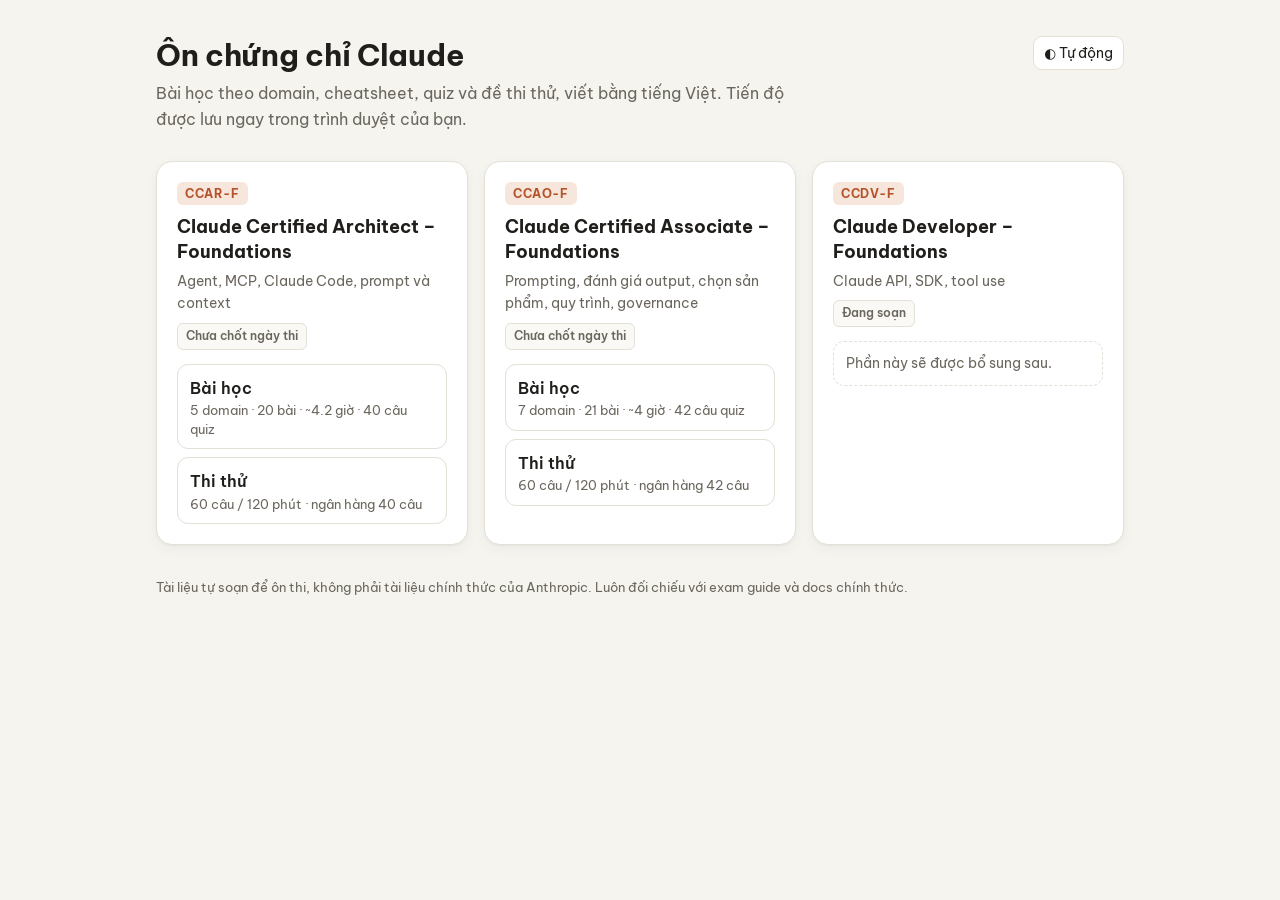
==== index.html @ 5c90e060 "Trang ôn chứng chỉ Claude: CCAR-F và CCAO-F Bài học theo domain, cheatsheet, quiz cuối domain và đề " ====
<!DOCTYPE html>
<html lang="vi">
<head>
<meta charset="utf-8">
<meta name="viewport" content="width=device-width, initial-scale=1">
<title>Ôn chứng chỉ Claude</title>
<meta name="description" content="Bài học, cheatsheet, quiz và đề thi thử cho các chứng chỉ Claude, viết bằng tiếng Việt.">
<link rel="preconnect" href="https://fonts.googleapis.com">
<link rel="preconnect" href="https://fonts.gstatic.com" crossorigin>
<link href="https://fonts.googleapis.com/css2?family=Be+Vietnam+Pro:wght@400;500;600;700&display=swap" rel="stylesheet">
<link rel="stylesheet" href="assets/site.css">
</head>
<body>
<div class="wrap">
  <header class="hero">
    <div style="display:flex;justify-content:space-between;gap:12px;align-items:flex-start">
      <h1>Ôn chứng chỉ Claude</h1>
      <button class="iconbtn" type="button" data-theme-toggle>◐ Tự động</button>
    </div>
    <p>Bài học theo domain, cheatsheet, quiz và đề thi thử, viết bằng tiếng Việt. Tiến độ được lưu ngay trong trình duyệt của bạn.</p>
  </header>

  <div class="grid">
    <section class="card" data-cert="ccar-f">
      <span class="chip">CCAR-F</span>
      <h2>Claude Certified Architect – Foundations</h2>
      <p class="meta">Agent, MCP, Claude Code, prompt và context</p>
      <span class="badge" data-deadline></span>
      <div class="cardprog" hidden><span data-text></span><div class="pbar"><i></i></div></div>
      <ul class="links">
        <li><a href="ccar-f/notes.html"><b>Bài học</b><small data-lessons>Bài theo domain, cheatsheet, quiz</small></a></li>
        <li><a href="ccar-f/exam.html"><b>Thi thử</b><small data-exam>Đề có hẹn giờ, chấm điểm theo domain</small></a></li>
      </ul>
    </section>

    <section class="card" data-cert="ccao-f">
      <span class="chip">CCAO-F</span>
      <h2>Claude Certified Associate – Foundations</h2>
      <p class="meta">Prompting, đánh giá output, chọn sản phẩm, quy trình, governance</p>
      <span class="badge" data-deadline></span>
      <div class="cardprog" hidden><span data-text></span><div class="pbar"><i></i></div></div>
      <ul class="links">
        <li><a href="ccao-f/notes.html"><b>Bài học</b><small data-lessons>Bài theo domain, cheatsheet, quiz</small></a></li>
        <li><a href="ccao-f/exam.html"><b>Thi thử</b><small data-exam>Đề có hẹn giờ, chấm điểm theo domain</small></a></li>
      </ul>
    </section>

    <section class="card">
      <span class="chip">CCDV-F</span>
      <h2>Claude Developer – Foundations</h2>
      <p class="meta">Claude API, SDK, tool use</p>
      <span class="badge mute">Đang soạn</span>
      <p class="soon">Phần này sẽ được bổ sung sau.</p>
    </section>
  </div>

  <footer>Tài liệu tự soạn để ôn thi, không phải tài liệu chính thức của Anthropic. Luôn đối chiếu với exam guide và docs chính thức.</footer>
</div>

<script src="assets/common.js"></script>
<script>
  // Exam dates: "YYYY-MM-DD", or null when not booked yet.
  var EXAM_DATES = { "ccar-f": null, "ccao-f": null };
  var CERTS = {};
</script>
<script src="ccar-f/data.js"></script>
<script>CERTS["ccar-f"] = window.CERT_DATA; window.CERT_DATA = null;</script>
<script src="ccao-f/data.js"></script>
<script>CERTS["ccao-f"] = window.CERT_DATA; window.CERT_DATA = null;</script>
<script>
(function () {
  document.querySelectorAll(".card[data-cert]").forEach(function (card) {
    var key = card.dataset.cert, D = CERTS[key];

    var badge = card.querySelector("[data-deadline]");
    var date = EXAM_DATES[key];
    if (date) {
      var p = date.split("-");
      var days = Math.ceil((new Date(+p[0], +p[1] - 1, +p[2]) - new Date().setHours(0, 0, 0, 0)) / 864e5);
      badge.className = "badge warn";
      badge.textContent = "Ngày thi: " + p[2] + "/" + p[1] + "/" + p[0] + (days >= 0 ? " · còn " + days + " ngày" : "");
    } else {
      badge.className = "badge mute";
      badge.textContent = "Chưa chốt ngày thi";
    }

    if (!D) return;
    var total = 0, q = 0, mins = 0;
    D.domains.forEach(function (d) {
      total += d.lessons.length; q += d.quiz.length;
      d.lessons.forEach(function (l) { mins += l.minutes || 0; });
    });
    card.querySelector("[data-lessons]").textContent =
      D.domains.length + " domain · " + total + " bài · ~" + Math.round(mins / 6) / 10 + " giờ · " + q + " câu quiz";
    card.querySelector("[data-exam]").textContent =
      D.exam.questions + " câu / " + D.exam.minutes + " phút · ngân hàng " + q + " câu";

    var done = CCN.store.get(D.storageKey, {}) || {};
    var n = 0;
    D.domains.forEach(function (d) { d.lessons.forEach(function (l) { if (done[l.id]) n++; }); });
    var hist = CCN.store.get(D.storageKey + "-exam-history", []) || [];
    var best = hist.reduce(function (m, h) { return Math.max(m, Math.round(h.right / h.n * 100)); }, -1);
    if (n || best >= 0) {
      var cp = card.querySelector(".cardprog");
      cp.hidden = false;
      cp.querySelector("[data-text]").textContent = "Đã học " + n + "/" + total + " bài" + (best >= 0 ? " · thi thử cao nhất " + best + "%" : "");
      cp.querySelector("i").style.width = (n / total * 100) + "%";
    }
  });
})();
</script>
</body>
</html>
---- assets/site.css ----
:root{
  --bg:#F5F4EF; --surface:#FFFFFF; --surface-2:#FAF9F5; --ink:#1F1E1B; --muted:#6B675E; --line:#E3E0D6;
  --accent:#B4532A; --accent-ink:#FFFFFF; --accent-soft:#F6E6DC;
  --ok:#2E7D4F; --ok-soft:#E1F1E7; --bad:#B3261E; --bad-soft:#F9E3E1; --warn:#8A5A00; --warn-soft:#FBF0D9;
  --info:#2F5DA8; --info-soft:#E3EBF8;
  --radius:12px; --shadow:0 1px 2px rgba(0,0,0,.04),0 4px 14px rgba(0,0,0,.04);
  --mono:ui-monospace,SFMono-Regular,Menlo,Consolas,monospace;
  color-scheme:light;
}
@media (prefers-color-scheme:dark){
  :root:not([data-theme="light"]){
    --bg:#161513; --surface:#1F1E1B; --surface-2:#252420; --ink:#ECEAE3; --muted:#A29D91; --line:#35332E;
    --accent:#E58A5E; --accent-ink:#1A1410; --accent-soft:#3A271D;
    --ok:#5CC488; --ok-soft:#183325; --bad:#F08A80; --bad-soft:#3A1E1B; --warn:#E8B85A; --warn-soft:#3A2E14;
    --info:#8DB0EE; --info-soft:#1D2A42;
    --shadow:none; color-scheme:dark;
  }
}
:root[data-theme="dark"]{
  --bg:#161513; --surface:#1F1E1B; --surface-2:#252420; --ink:#ECEAE3; --muted:#A29D91; --line:#35332E;
  --accent:#E58A5E; --accent-ink:#1A1410; --accent-soft:#3A271D;
  --ok:#5CC488; --ok-soft:#183325; --bad:#F08A80; --bad-soft:#3A1E1B; --warn:#E8B85A; --warn-soft:#3A2E14;
  --info:#8DB0EE; --info-soft:#1D2A42;
  --shadow:none; color-scheme:dark;
}

*,*::before,*::after{box-sizing:border-box}
html{scroll-behavior:smooth;scroll-padding-top:72px}
body{margin:0;background:var(--bg);color:var(--ink);font:16px/1.65 "Be Vietnam Pro",system-ui,-apple-system,"Segoe UI",Roboto,sans-serif;-webkit-font-smoothing:antialiased}
a{color:var(--accent)}
code{font-family:var(--mono);font-size:.88em;background:var(--surface-2);border:1px solid var(--line);border-radius:5px;padding:1px 5px}
pre{font-family:var(--mono);font-size:.84rem;line-height:1.55;background:var(--surface-2);border:1px solid var(--line);border-radius:10px;padding:12px 14px;overflow-x:auto}
pre code{background:none;border:0;padding:0;font-size:inherit}
table{border-collapse:collapse;width:100%;font-size:.92rem;margin:10px 0}
th,td{border:1px solid var(--line);padding:7px 10px;text-align:left;vertical-align:top}
th{background:var(--surface-2);font-weight:600}
.tablewrap{overflow-x:auto}
blockquote{margin:12px 0;padding:4px 14px;border-left:3px solid var(--line);color:var(--muted)}
button{font:inherit;color:inherit;cursor:pointer}
:focus-visible{outline:2px solid var(--accent);outline-offset:2px}

/* ---- top bar ---- */
.topbar{position:sticky;top:0;z-index:20;background:color-mix(in srgb,var(--bg) 88%,transparent);backdrop-filter:blur(8px);border-bottom:1px solid var(--line)}
.topbar .in{max-width:1180px;margin:0 auto;padding:10px 16px;display:flex;align-items:center;gap:12px}
.topbar a.home{text-decoration:none;color:var(--muted);font-size:.9rem;white-space:nowrap}
.topbar .t{font-weight:700;flex:1;min-width:0;white-space:nowrap;overflow:hidden;text-overflow:ellipsis}
.pbar{height:6px;border-radius:99px;background:var(--line);overflow:hidden;min-width:60px}
.pbar i{display:block;height:100%;width:0;background:var(--ok);transition:width .3s}
.topbar .prog{display:flex;align-items:center;gap:8px;font-size:.82rem;color:var(--muted);white-space:nowrap}
.topbar .prog .pbar{width:110px}
.iconbtn{border:1px solid var(--line);background:var(--surface);border-radius:9px;padding:5px 10px;font-size:.85rem}
.iconbtn:hover{border-color:var(--accent)}

/* ---- index ---- */
.wrap{max-width:1000px;margin:0 auto;padding:36px 16px 56px}
.hero h1{font-size:1.9rem;line-height:1.25;margin:0 0 6px;letter-spacing:-.01em}
.hero p{margin:0;color:var(--muted);max-width:640px}
.grid{display:grid;grid-template-columns:repeat(auto-fit,minmax(290px,1fr));gap:16px;margin-top:28px}
.card{background:var(--surface);border:1px solid var(--line);border-radius:16px;padding:20px;display:flex;flex-direction:column;box-shadow:var(--shadow)}
.chip{display:inline-block;align-self:flex-start;font-size:.74rem;font-weight:700;letter-spacing:.05em;color:var(--accent);background:var(--accent-soft);border-radius:6px;padding:2px 8px}
.card h2{font-size:1.12rem;line-height:1.35;margin:10px 0 6px}
.card .meta{font-size:.86rem;color:var(--muted);margin:0}
.badge{display:inline-block;align-self:flex-start;font-size:.78rem;font-weight:600;border-radius:6px;padding:2px 8px;margin-top:8px}
.badge.warn{color:var(--warn);background:var(--warn-soft)}
.badge.ok{color:var(--ok);background:var(--ok-soft)}
.badge.mute{color:var(--muted);background:var(--surface-2);border:1px solid var(--line)}
.cardprog{margin-top:14px;font-size:.82rem;color:var(--muted)}
.cardprog .pbar{margin-top:5px}
.links{list-style:none;padding:0;margin:14px 0 0;display:flex;flex-direction:column;gap:8px}
.links a{display:block;text-decoration:none;color:var(--ink);border:1px solid var(--line);border-radius:11px;padding:10px 12px;background:var(--surface)}
.links a:hover,.links a:focus-visible{border-color:var(--accent);background:var(--accent-soft);outline:none}
.links b{display:block;font-weight:600}
.links small{display:block;color:var(--muted);font-size:.8rem;line-height:1.45}
.soon{margin-top:14px;font-size:.86rem;color:var(--muted);border:1px dashed var(--line);border-radius:11px;padding:10px 12px}
footer{margin-top:32px;font-size:.8rem;color:var(--muted)}

/* ---- notes layout ---- */
.layout{max-width:1180px;margin:0 auto;padding:0 16px;display:grid;grid-template-columns:270px minmax(0,1fr);gap:28px}
.side{position:sticky;top:58px;align-self:start;max-height:calc(100vh - 58px);overflow-y:auto;padding:18px 0 32px}
.side input{width:100%;font:inherit;font-size:.9rem;padding:8px 10px;border:1px solid var(--line);border-radius:9px;background:var(--surface);color:var(--ink)}
.toc{list-style:none;margin:12px 0 0;padding:0;font-size:.88rem}
.toc>li{margin-bottom:10px}
.toc .dn{display:flex;justify-content:space-between;gap:6px;font-weight:600;text-decoration:none;color:var(--ink);padding:3px 6px;border-radius:6px}
.toc .dn span{color:var(--muted);font-weight:500;font-size:.78rem;white-space:nowrap}
.toc ul{list-style:none;margin:2px 0 0;padding:0}
.toc ul a{display:flex;gap:7px;align-items:flex-start;text-decoration:none;color:var(--muted);padding:3px 6px;border-radius:6px;line-height:1.4}
.toc ul a:hover,.toc .dn:hover{background:var(--surface-2);color:var(--ink)}
.toc ul a.done{color:var(--ok)}
.toc ul a .m{flex:none;width:14px;height:14px;margin-top:2px;border:1.5px solid currentColor;border-radius:4px;display:grid;place-items:center;font-size:10px;line-height:1}
.toc ul a.done .m{background:var(--ok);border-color:var(--ok);color:var(--accent-ink)}
.toc ul a.done .m::after{content:"✓"}
.toc .extra a{font-style:italic}
.main{padding:24px 0 80px;min-width:0}
.sidetoggle{display:none}

.intro{background:var(--surface);border:1px solid var(--line);border-radius:var(--radius);padding:18px 20px;box-shadow:var(--shadow)}
.intro h1{font-size:1.6rem;line-height:1.3;margin:0 0 8px}
.domain{margin-top:44px}
.dhead{border-bottom:2px solid var(--ink);padding-bottom:10px;margin-bottom:14px}
.dhead h2{margin:0;font-size:1.4rem;line-height:1.3}
.dhead .sub{display:flex;flex-wrap:wrap;align-items:center;gap:10px;margin-top:6px;font-size:.86rem;color:var(--muted)}
.dhead .sub .pbar{width:120px}
.dintro{color:var(--ink)}
.lesson{background:var(--surface);border:1px solid var(--line);border-radius:var(--radius);margin-top:16px;box-shadow:var(--shadow)}
.lesson>summary{list-style:none;cursor:pointer;padding:14px 18px;display:flex;align-items:center;gap:12px}
.lesson>summary::-webkit-details-marker{display:none}
.lesson>summary h3{margin:0;font-size:1.06rem;line-height:1.4;flex:1}
.lesson>summary .ts{font-size:.78rem;font-weight:700;color:var(--accent);background:var(--accent-soft);border-radius:6px;padding:1px 7px;white-space:nowrap}
.lesson>summary .min{font-size:.8rem;color:var(--muted);white-space:nowrap}
.lesson>summary .chev{color:var(--muted);transition:transform .2s}
.lesson[open]>summary .chev{transform:rotate(90deg)}
.lesson.done>summary h3::after{content:" ✓";color:var(--ok)}
.lbody{padding:0 18px 18px;border-top:1px solid var(--line)}
.lbody h4{margin:20px 0 6px;font-size:1rem}
.keys{background:var(--ok-soft);border-radius:10px;padding:12px 16px;margin-top:18px}
.keys b{display:block;margin-bottom:4px;color:var(--ok)}
.keys ul{margin:0;padding-left:20px}
.tip,.warn{border-radius:10px;padding:10px 14px;margin:14px 0}
.tip{background:var(--info-soft);border-left:3px solid var(--info)}
.tip::before{content:"Mẹo thi · ";font-weight:700;color:var(--info)}
.warn{background:var(--warn-soft);border-left:3px solid var(--warn)}
.warn::before{content:"Bẫy · ";font-weight:700;color:var(--warn)}
.srcs{font-size:.84rem;color:var(--muted);margin-top:14px}
.srcs a{word-break:break-word}
.lfoot{display:flex;justify-content:flex-end;margin-top:16px}
.donebtn{border:1px solid var(--line);background:var(--surface-2);border-radius:9px;padding:7px 14px;font-weight:600;font-size:.9rem}
.donebtn[aria-pressed="true"]{background:var(--ok);border-color:var(--ok);color:var(--accent-ink)}

.box{background:var(--surface);border:1px solid var(--line);border-radius:var(--radius);padding:16px 18px;margin-top:16px;box-shadow:var(--shadow)}
.box h3{margin:0 0 10px;font-size:1.05rem}

/* ---- quiz ---- */
.q{border-top:1px solid var(--line);padding:16px 0 4px}
.q:first-of-type{border-top:0;padding-top:4px}
.q .qt{font-weight:600;margin:0 0 10px}
.q .qt .n{color:var(--muted);font-weight:500;margin-right:6px}
.opts{display:flex;flex-direction:column;gap:7px}
.opt{display:flex;gap:10px;align-items:flex-start;text-align:left;border:1px solid var(--line);background:var(--surface);border-radius:10px;padding:9px 12px;line-height:1.5;width:100%}
.opt:hover:not(:disabled){border-color:var(--accent)}
.opt .l{flex:none;width:24px;height:24px;border-radius:50%;border:1px solid var(--line);display:grid;place-items:center;font-size:.8rem;font-weight:700;color:var(--muted)}
.opt.sel{border-color:var(--accent);background:var(--accent-soft)}
.opt.sel .l{background:var(--accent);border-color:var(--accent);color:var(--accent-ink)}
.opt.right{border-color:var(--ok);background:var(--ok-soft)}
.opt.right .l{background:var(--ok);border-color:var(--ok);color:var(--accent-ink)}
.opt.wrong{border-color:var(--bad);background:var(--bad-soft)}
.opt.wrong .l{background:var(--bad);border-color:var(--bad);color:var(--accent-ink)}
.opt:disabled{cursor:default}
.qact{display:flex;gap:8px;align-items:center;margin-top:10px;flex-wrap:wrap}
.btn{border:1px solid var(--accent);background:var(--accent);color:var(--accent-ink);border-radius:9px;padding:7px 14px;font-weight:600;font-size:.9rem}
.btn:disabled{opacity:.45;cursor:default}
.btn.ghost{background:transparent;color:var(--accent)}
.verdict{font-weight:700;font-size:.9rem}
.verdict.ok{color:var(--ok)} .verdict.bad{color:var(--bad)}
.explain{margin-top:10px;background:var(--surface-2);border:1px solid var(--line);border-radius:10px;padding:10px 14px;font-size:.93rem}
.hint{font-size:.82rem;color:var(--muted)}

/* ---- exam ---- */
.exam{max-width:860px;margin:0 auto;padding:28px 16px 80px}
.examhead{display:flex;flex-wrap:wrap;gap:12px;align-items:center;justify-content:space-between}
.timer{font-family:var(--mono);font-size:1.15rem;font-weight:700;padding:4px 12px;border-radius:9px;background:var(--surface);border:1px solid var(--line)}
.timer.low{color:var(--bad);border-color:var(--bad)}
.navgrid{display:grid;grid-template-columns:repeat(auto-fill,minmax(36px,1fr));gap:6px;margin:16px 0}
.navgrid button{border:1px solid var(--line);background:var(--surface);border-radius:7px;padding:5px 0;font-size:.82rem;font-weight:600}
.navgrid button.ans{background:var(--accent-soft);border-color:var(--accent)}
.navgrid button.cur{outline:2px solid var(--ink);outline-offset:1px}
.navgrid button.flag{box-shadow:inset 0 -3px 0 var(--warn)}
.navgrid button.right{background:var(--ok-soft);border-color:var(--ok)}
.navgrid button.wrong{background:var(--bad-soft);border-color:var(--bad)}
.setup label{display:flex;gap:10px;align-items:center;margin:8px 0}
.setup select{font:inherit;padding:6px 8px;border-radius:8px;border:1px solid var(--line);background:var(--surface);color:var(--ink)}
.score{display:grid;grid-template-columns:repeat(auto-fit,minmax(150px,1fr));gap:12px;margin:14px 0}
.stat{background:var(--surface-2);border:1px solid var(--line);border-radius:12px;padding:12px 14px}
.stat .v{font-size:1.6rem;font-weight:700;line-height:1.2}
.stat .k{font-size:.8rem;color:var(--muted)}
.dombar{display:grid;grid-template-columns:minmax(0,1fr) 120px 52px;gap:10px;align-items:center;font-size:.88rem;margin:6px 0}
.dombar .pbar{height:8px}
.dombar .pbar i.lowv{background:var(--bad)}

@media (max-width:860px){
  .layout{grid-template-columns:1fr;gap:0}
  .side{position:fixed;inset:52px 0 0 0;max-height:none;z-index:15;background:var(--bg);padding:16px;display:none}
  .side.open{display:block}
  .sidetoggle{display:inline-block}
  .topbar .prog .pbar{width:60px}
  .dombar{grid-template-columns:minmax(0,1fr) 70px 46px}
}
@media print{.topbar,.side,.donebtn,.qact{display:none!important}.layout{display:block}.lesson{break-inside:avoid}}
.iconbtn{white-space:nowrap}
@media (max-width:560px){
  .topbar .in{gap:8px}
  .topbar .prog .pbar{display:none}
  [data-theme-toggle]{font-size:0;padding:5px 9px}
  [data-theme-toggle]::first-letter{font-size:.95rem}
  .topbar a.home{font-size:0}
  .topbar a.home::before{content:"←";font-size:1rem}
}
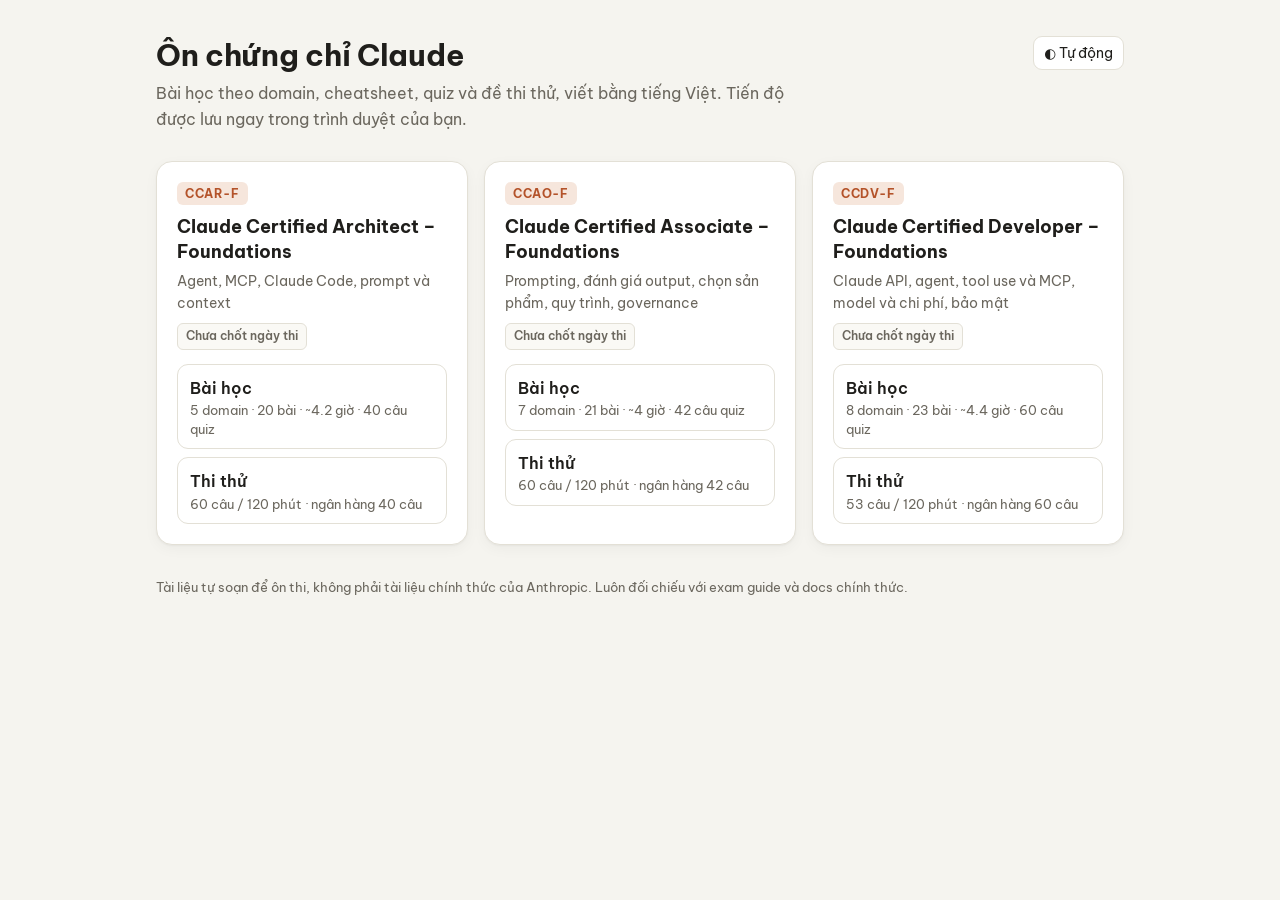
==== commit 3c36fe73: "Thêm CCDV-F: 8 domain, 23 bài, 60 câu quiz, đề thi thử 53 câu Co-Authored-By: Claude Opus 5.5 <norep" ====
--- a/index.html
+++ b/index.html
@@ -45,12 +45,16 @@
       </ul>
     </section>
 
-    <section class="card">
+    <section class="card" data-cert="ccdv-f">
       <span class="chip">CCDV-F</span>
-      <h2>Claude Developer – Foundations</h2>
-      <p class="meta">Claude API, SDK, tool use</p>
-      <span class="badge mute">Đang soạn</span>
-      <p class="soon">Phần này sẽ được bổ sung sau.</p>
+      <h2>Claude Certified Developer – Foundations</h2>
+      <p class="meta">Claude API, agent, tool use và MCP, model và chi phí, bảo mật</p>
+      <span class="badge" data-deadline></span>
+      <div class="cardprog" hidden><span data-text></span><div class="pbar"><i></i></div></div>
+      <ul class="links">
+        <li><a href="ccdv-f/notes.html"><b>Bài học</b><small data-lessons>Bài theo domain, cheatsheet, quiz</small></a></li>
+        <li><a href="ccdv-f/exam.html"><b>Thi thử</b><small data-exam>Đề có hẹn giờ, chấm điểm theo domain</small></a></li>
+      </ul>
     </section>
   </div>
 
@@ -60,13 +64,15 @@
 <script src="assets/common.js"></script>
 <script>
   // Exam dates: "YYYY-MM-DD", or null when not booked yet.
-  var EXAM_DATES = { "ccar-f": null, "ccao-f": null };
+  var EXAM_DATES = { "ccar-f": null, "ccao-f": null, "ccdv-f": null };
   var CERTS = {};
 </script>
 <script src="ccar-f/data.js"></script>
 <script>CERTS["ccar-f"] = window.CERT_DATA; window.CERT_DATA = null;</script>
 <script src="ccao-f/data.js"></script>
 <script>CERTS["ccao-f"] = window.CERT_DATA; window.CERT_DATA = null;</script>
+<script src="ccdv-f/data.js"></script>
+<script>CERTS["ccdv-f"] = window.CERT_DATA; window.CERT_DATA = null;</script>
 <script>
 (function () {
   document.querySelectorAll(".card[data-cert]").forEach(function (card) {
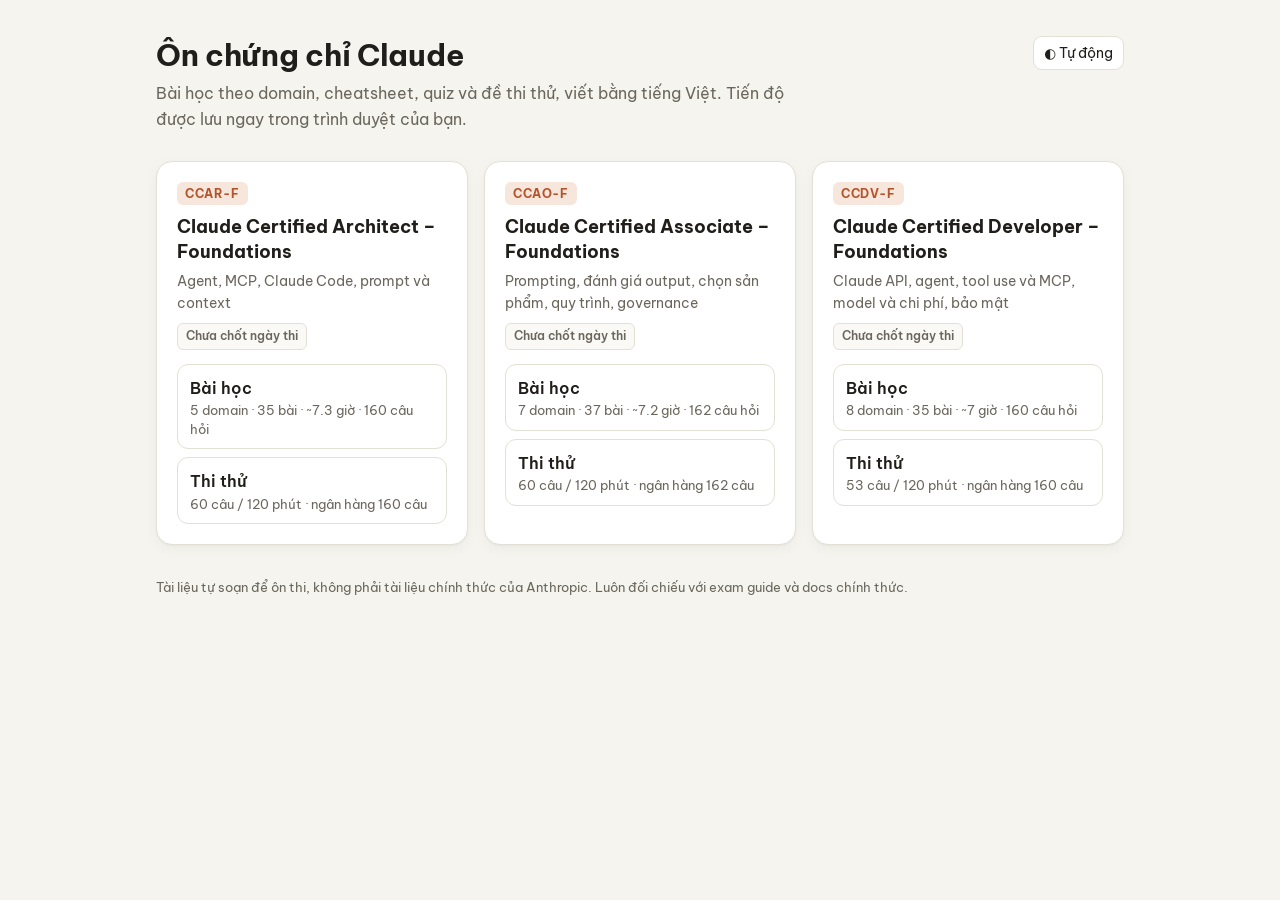
==== commit 0e7b1755: "Mở rộng nội dung cả ba chứng chỉ và rà soát độ chính xác - Thêm bài nền tảng cho từng domain và các " ====
--- a/index.html
+++ b/index.html
@@ -93,11 +93,11 @@
     if (!D) return;
     var total = 0, q = 0, mins = 0;
     D.domains.forEach(function (d) {
-      total += d.lessons.length; q += d.quiz.length;
+      total += d.lessons.length; q += d.quiz.length + (d.bank ? d.bank.length : 0);
       d.lessons.forEach(function (l) { mins += l.minutes || 0; });
     });
     card.querySelector("[data-lessons]").textContent =
-      D.domains.length + " domain · " + total + " bài · ~" + Math.round(mins / 6) / 10 + " giờ · " + q + " câu quiz";
+      D.domains.length + " domain · " + total + " bài · ~" + Math.round(mins / 6) / 10 + " giờ · " + q + " câu hỏi";
     card.querySelector("[data-exam]").textContent =
       D.exam.questions + " câu / " + D.exam.minutes + " phút · ngân hàng " + q + " câu";
 
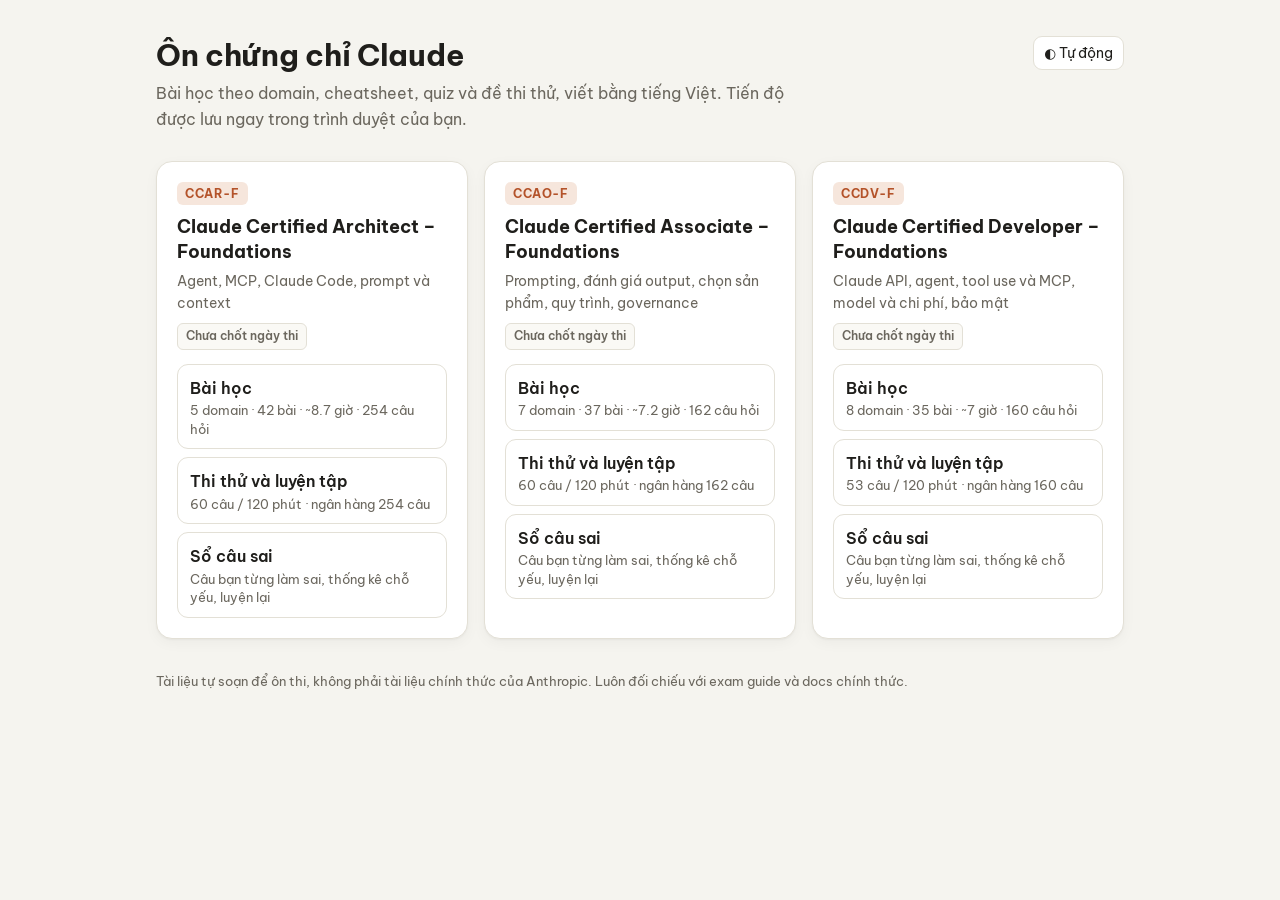
==== commit 54acda8c: "CCAR-F: Chiến lược thi, đề theo kịch bản, luyện tập và Sổ câu sai - Phần Chiến lược thi (7 bài): đề " ====
--- a/index.html
+++ b/index.html
@@ -29,7 +29,8 @@
       <div class="cardprog" hidden><span data-text></span><div class="pbar"><i></i></div></div>
       <ul class="links">
         <li><a href="ccar-f/notes.html"><b>Bài học</b><small data-lessons>Bài theo domain, cheatsheet, quiz</small></a></li>
-        <li><a href="ccar-f/exam.html"><b>Thi thử</b><small data-exam>Đề có hẹn giờ, chấm điểm theo domain</small></a></li>
+        <li><a href="ccar-f/exam.html"><b>Thi thử và luyện tập</b><small data-exam>Đề có hẹn giờ, luyện theo domain, luyện câu sai</small></a></li>
+        <li><a href="ccar-f/wrong.html"><b>Sổ câu sai</b><small>Câu bạn từng làm sai, thống kê chỗ yếu, luyện lại</small></a></li>
       </ul>
     </section>
 
@@ -41,7 +42,8 @@
       <div class="cardprog" hidden><span data-text></span><div class="pbar"><i></i></div></div>
       <ul class="links">
         <li><a href="ccao-f/notes.html"><b>Bài học</b><small data-lessons>Bài theo domain, cheatsheet, quiz</small></a></li>
-        <li><a href="ccao-f/exam.html"><b>Thi thử</b><small data-exam>Đề có hẹn giờ, chấm điểm theo domain</small></a></li>
+        <li><a href="ccao-f/exam.html"><b>Thi thử và luyện tập</b><small data-exam>Đề có hẹn giờ, luyện theo domain, luyện câu sai</small></a></li>
+        <li><a href="ccao-f/wrong.html"><b>Sổ câu sai</b><small>Câu bạn từng làm sai, thống kê chỗ yếu, luyện lại</small></a></li>
       </ul>
     </section>
 
@@ -53,7 +55,8 @@
       <div class="cardprog" hidden><span data-text></span><div class="pbar"><i></i></div></div>
       <ul class="links">
         <li><a href="ccdv-f/notes.html"><b>Bài học</b><small data-lessons>Bài theo domain, cheatsheet, quiz</small></a></li>
-        <li><a href="ccdv-f/exam.html"><b>Thi thử</b><small data-exam>Đề có hẹn giờ, chấm điểm theo domain</small></a></li>
+        <li><a href="ccdv-f/exam.html"><b>Thi thử và luyện tập</b><small data-exam>Đề có hẹn giờ, luyện theo domain, luyện câu sai</small></a></li>
+        <li><a href="ccdv-f/wrong.html"><b>Sổ câu sai</b><small>Câu bạn từng làm sai, thống kê chỗ yếu, luyện lại</small></a></li>
       </ul>
     </section>
   </div>
@@ -96,6 +99,9 @@
       total += d.lessons.length; q += d.quiz.length + (d.bank ? d.bank.length : 0);
       d.lessons.forEach(function (l) { mins += l.minutes || 0; });
     });
+    var guideLessons = D.guide && D.guide.lessons ? D.guide.lessons : [];
+    total += guideLessons.length;
+    guideLessons.forEach(function (l) { mins += l.minutes || 0; });
     card.querySelector("[data-lessons]").textContent =
       D.domains.length + " domain · " + total + " bài · ~" + Math.round(mins / 6) / 10 + " giờ · " + q + " câu hỏi";
     card.querySelector("[data-exam]").textContent =
@@ -104,12 +110,14 @@
     var done = CCN.store.get(D.storageKey, {}) || {};
     var n = 0;
     D.domains.forEach(function (d) { d.lessons.forEach(function (l) { if (done[l.id]) n++; }); });
+    guideLessons.forEach(function (l) { if (done[l.id]) n++; });
+    var wrongN = CCN.notebook(D).activeCount();
     var hist = CCN.store.get(D.storageKey + "-exam-history", []) || [];
     var best = hist.reduce(function (m, h) { return Math.max(m, Math.round(h.right / h.n * 100)); }, -1);
-    if (n || best >= 0) {
+    if (n || best >= 0 || wrongN) {
       var cp = card.querySelector(".cardprog");
       cp.hidden = false;
-      cp.querySelector("[data-text]").textContent = "Đã học " + n + "/" + total + " bài" + (best >= 0 ? " · thi thử cao nhất " + best + "%" : "");
+      cp.querySelector("[data-text]").textContent = "Đã học " + n + "/" + total + " bài" + (best >= 0 ? " · thi thử cao nhất " + best + "%" : "") + (wrongN ? " · " + wrongN + " câu trong Sổ câu sai" : "");
       cp.querySelector("i").style.width = (n / total * 100) + "%";
     }
   });
--- a/assets/site.css
+++ b/assets/site.css
@@ -194,3 +194,23 @@
   .topbar a.home{font-size:0}
   .topbar a.home::before{content:"←";font-size:1rem}
 }
+
+/* ---- task-statement tags, summaries, scenarios, notebook ---- */
+.tags{display:inline-flex;flex-wrap:wrap;gap:4px}
+.tag{font-size:.72rem;font-weight:600;color:var(--info);background:var(--info-soft);border-radius:5px;padding:1px 6px;white-space:nowrap}
+.lesson>summary .tags{flex:none}
+.summary{border-left:3px solid var(--ok)}
+.summary ul{margin:0;padding-left:20px}
+.guide .dhead{border-bottom-color:var(--accent)}
+.scenario{background:var(--accent-soft);border:1px solid var(--line);border-radius:10px;padding:8px 14px;margin:0 0 12px}
+.scenario>summary{cursor:pointer;font-weight:700;color:var(--accent)}
+.scenario p{margin:8px 0 2px;font-size:.93rem}
+.qmeta{margin-top:8px;font-size:.84rem;color:var(--muted)}
+.sclist{display:grid;grid-template-columns:repeat(auto-fit,minmax(240px,1fr));gap:2px 12px}
+.setup label{flex-wrap:wrap}
+.filters{display:flex;flex-wrap:wrap;gap:4px 16px}
+.wq{border-top:1px solid var(--line);padding-top:10px;margin-top:10px}
+.wq:first-of-type{border-top:0;margin-top:0;padding-top:0}
+.wq .q{border-top:0;padding-top:4px}
+@media (max-width:560px){.lesson>summary .tags{display:none}}
+@media (max-width:560px){.topbar .nb{display:none}}
